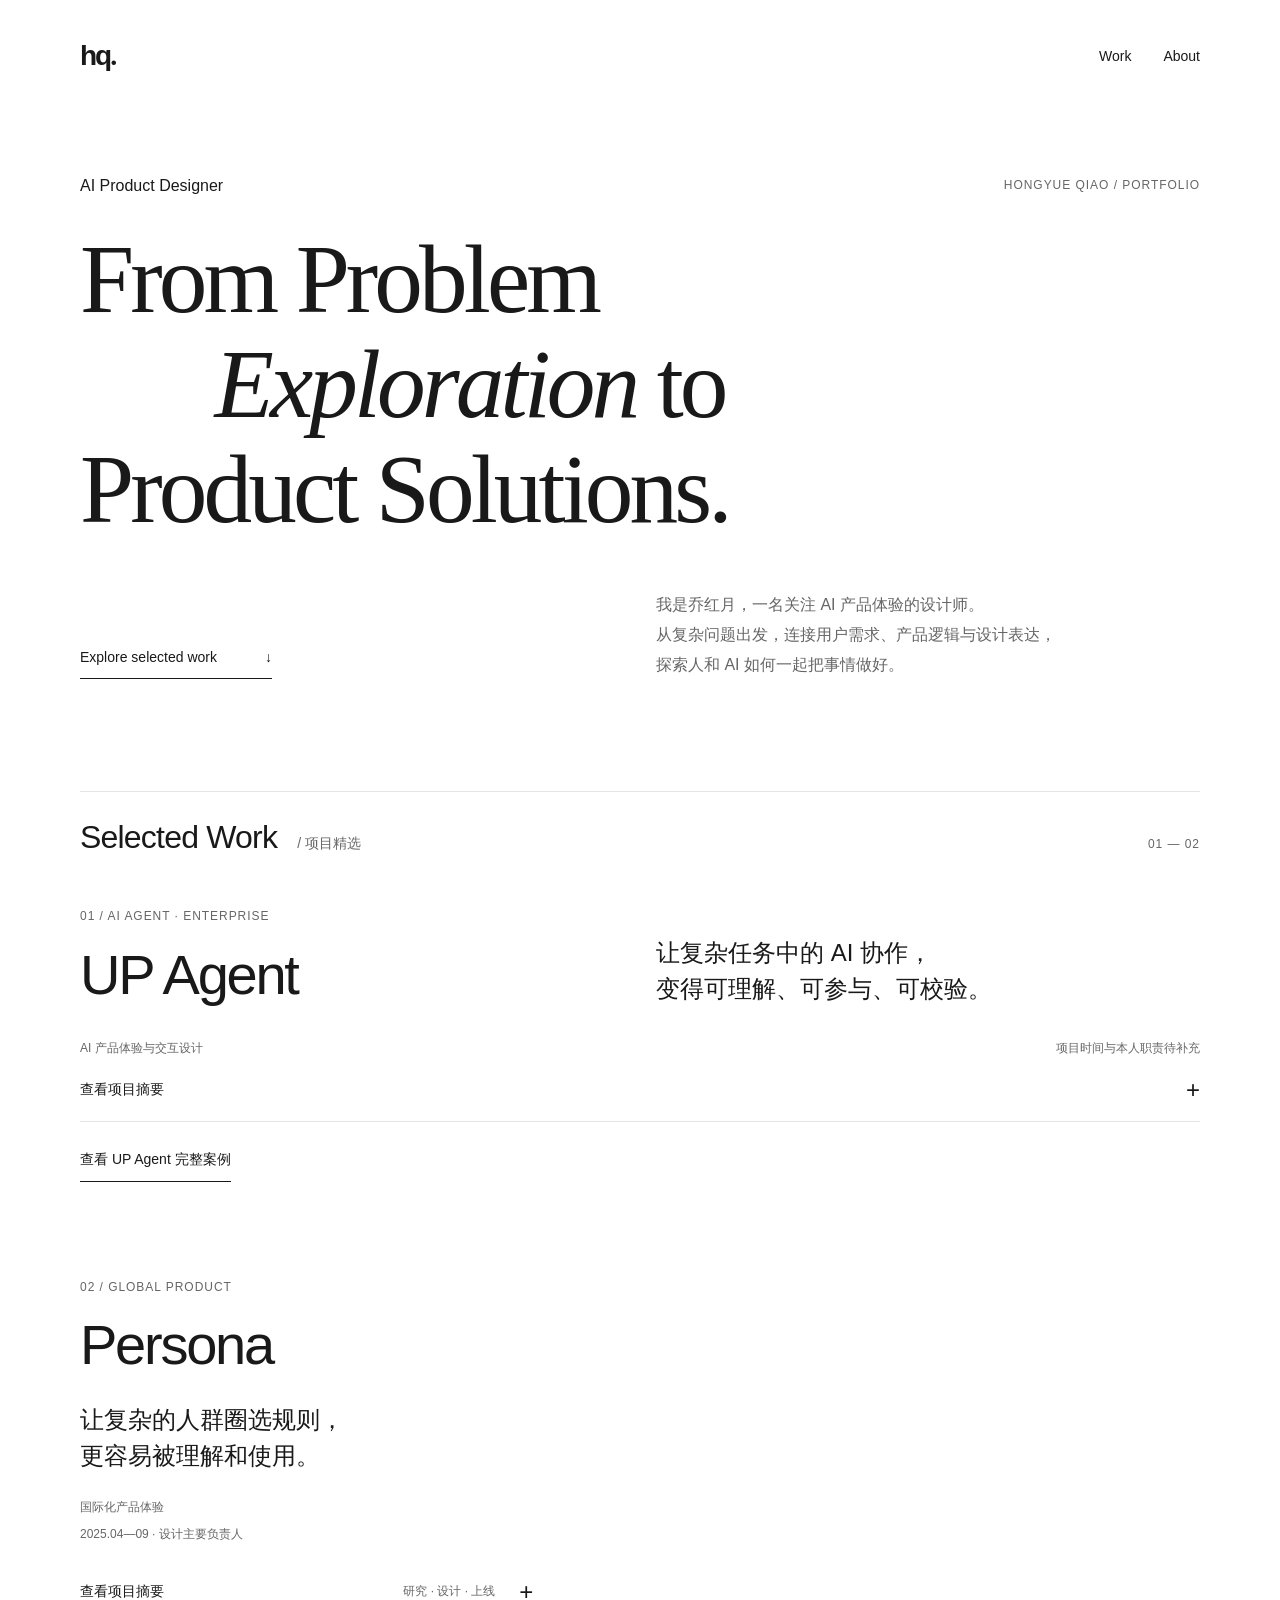
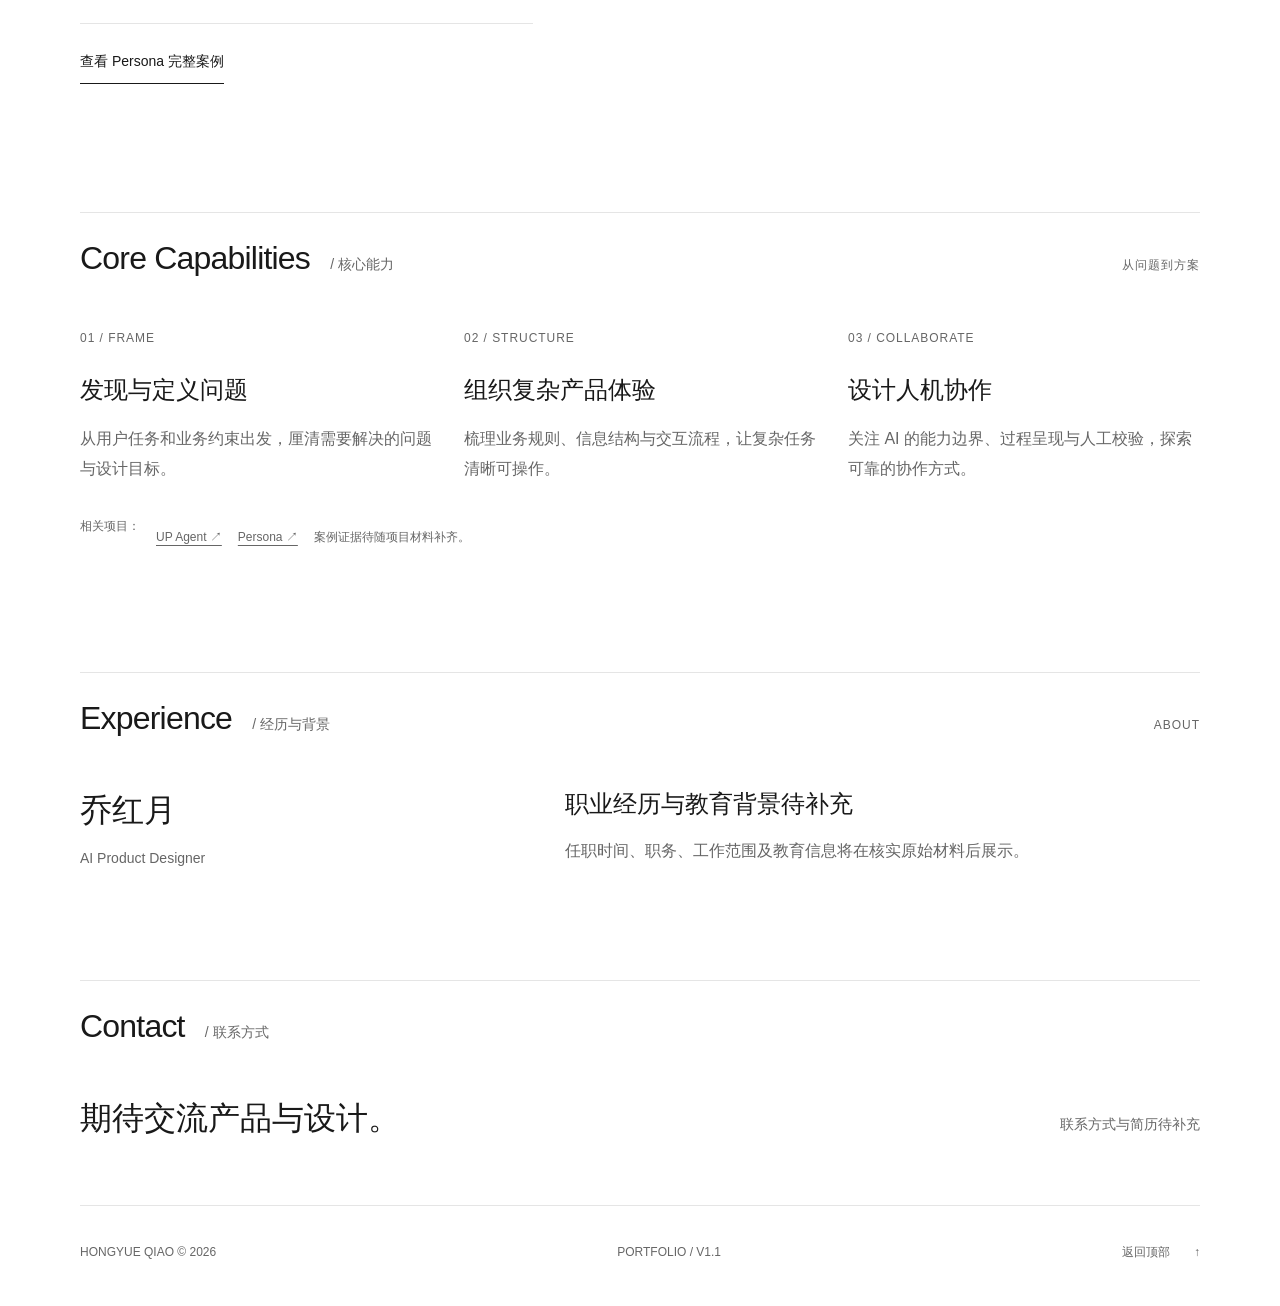
==== index.html @ a8e50b78 "Publish portfolio homepage and Persona case study" ====
<!doctype html>
<html lang="zh-CN">
<head>
<meta charset="utf-8"><meta name="viewport" content="width=device-width,initial-scale=1"><meta name="color-scheme" content="light">
<title>Hongyue Qiao — AI Product Designer</title>
<meta name="robots" content="noindex,nofollow">
<link rel="stylesheet" href="styles.css">
<script src="main.js" defer></script>
</head>
<body>
<a class="skip" href="#main">跳至正文</a>
<div class="shell" id="top">
<header class="header"><a class="logo" href="#top" aria-label="乔红月，返回顶部">hq<span>.</span></a><nav aria-label="主导航"><a href="#work" data-nav="work">Work</a><a href="#about" data-nav="about">About</a></nav></header>
<main id="main">
<section class="hero" aria-labelledby="hero-title">
<div class="hero-top entrance"><p class="role">AI Product Designer</p><span class="meta">Hongyue Qiao / Portfolio</span></div>
<h1 id="hero-title"><span class="entrance line-one">From Problem</span><span class="entrance line-two"><em>Exploration</em> to</span><span class="entrance line-three">Product Solutions.</span></h1>
<div class="hero-bottom entrance"><a class="text-link" href="#work">Explore selected work <span aria-hidden="true">↓</span></a><p class="intro">我是乔红月，一名关注 AI 产品体验的设计师。<br>从复杂问题出发，连接用户需求、产品逻辑与设计表达，<br>探索人和 AI 如何一起把事情做好。</p></div>
</section>
<section id="work" aria-labelledby="work-title">
<div class="section-heading reveal"><h2 id="work-title">Selected Work <span>/ 项目精选</span></h2><span class="meta">01 — 02</span></div>
<article class="project reveal" id="up-agent" aria-labelledby="up-title">
<div class="project-heading"><div><p class="meta">01 / AI Agent · Enterprise</p><h3 id="up-title">UP Agent</h3></div><p class="project-value">让复杂任务中的 AI 协作，<br>变得可理解、可参与、可校验。</p></div>

<div class="project-meta"><span>AI 产品体验与交互设计</span><span>项目时间与本人职责待补充</span></div>
<details><summary><span>查看项目摘要</span><span class="summary-right"><span class="plus" aria-hidden="true">+</span></span></summary><div class="summary-body"><p>让复杂任务中的 AI 协作，变得可理解、可参与、可校验。</p><p class="muted">一期覆盖目标输入、过程反馈、结果检查和人工提交。</p></div></details>
<p><a class="text-link" href="https://hongyueqiao92-jpg.github.io/hongyue-portfolio/up-agent/">查看 UP Agent 完整案例</a></p>
</article>
<article class="project persona reveal" id="persona" aria-labelledby="persona-title"><div class="persona-copy"><p class="meta">02 / Global Product</p><h3 id="persona-title">Persona</h3><p class="project-value">让复杂的人群圈选规则，<br>更容易被理解和使用。</p><div class="project-meta"><span>国际化产品体验</span><span>2025.04—09 · 设计主要负责人</span></div><details><summary><span>查看项目摘要</span><span class="summary-right">研究 · 设计 · 上线 <span class="plus" aria-hidden="true">+</span></span></summary><div class="summary-body"><p>让复杂的人群圈选规则，更容易被理解和使用。</p><p class="muted">从海外用户研究、规则与流程重构，到 AI 辅助翻译和上线跟进。</p></div></details><p><a class="text-link" href="persona/index.html">查看 Persona 完整案例</a></p></div></article>
</section>
<section class="capabilities section-block" id="capabilities" aria-labelledby="cap-title"><div class="section-heading reveal"><h2 id="cap-title">Core Capabilities <span>/ 核心能力</span></h2><span class="meta">从问题到方案</span></div><div class="cap-list">
<article class="reveal"><span class="meta">01 / Frame</span><h3>发现与定义问题</h3><p>从用户任务和业务约束出发，厘清需要解决的问题与设计目标。</p></article>
<article class="reveal"><span class="meta">02 / Structure</span><h3>组织复杂产品体验</h3><p>梳理业务规则、信息结构与交互流程，让复杂任务清晰可操作。</p></article>
<article class="reveal"><span class="meta">03 / Collaborate</span><h3>设计人机协作</h3><p>关注 AI 的能力边界、过程呈现与人工校验，探索可靠的协作方式。</p></article>
</div><p class="evidence-note reveal">相关项目：<a href="#up-agent">UP Agent ↗</a><a href="#persona">Persona ↗</a><span>案例证据待随项目材料补齐。</span></p></section>
<section id="about" class="section-block" aria-labelledby="experience-title"><div class="section-heading reveal"><h2 id="experience-title">Experience <span>/ 经历与背景</span></h2><span class="meta">About</span></div><div class="about-grid reveal"><p class="about-name">乔红月<span>AI Product Designer</span></p><div class="pending"><h3>职业经历与教育背景待补充</h3><p>任职时间、职务、工作范围及教育信息将在核实原始材料后展示。</p></div></div></section>
<section id="contact" class="section-block contact reveal" aria-labelledby="contact-title"><div class="section-heading"><h2 id="contact-title">Contact <span>/ 联系方式</span></h2></div><div class="contact-body"><p>期待交流产品与设计。</p><span class="muted">联系方式与简历待补充</span></div></section>
</main>
<footer><span>HONGYUE QIAO © 2026</span><span>PORTFOLIO / V1.1</span><a href="#top">返回顶部 <span aria-hidden="true">↑</span></a></footer>
</div>
</body></html>
---- styles.css ----
:root{--bg:#fff;--soft:#f5f5f5;--ink:#191919;--muted:#666;--line:#e5e5e5;--focus:#234fe4}*{box-sizing:border-box}html{scroll-behavior:smooth;scroll-padding-top:32px}body{margin:0;background:var(--bg);color:var(--ink);font-family:Arial,"PingFang SC","Microsoft YaHei",sans-serif;-webkit-font-smoothing:antialiased}a{color:inherit;text-decoration:none}a,summary{-webkit-tap-highlight-color:transparent}a:focus-visible,summary:focus-visible{outline:2px solid var(--focus);outline-offset:4px}::selection{background:#e5e5e5}.shell{max-width:1480px;margin:auto;padding:0 min(6.25vw,96px)}.skip{position:fixed;top:8px;left:8px;transform:translateY(-150%);z-index:10;background:#fff;padding:12px}.skip:focus{transform:none}.header{height:112px;display:flex;align-items:center;justify-content:space-between}.logo{font-size:28px;font-weight:700;letter-spacing:-2px;min-height:44px;display:flex;align-items:center}.logo span{font-family:Georgia,serif}nav{display:flex;gap:32px}nav a{font-size:14px;min-height:44px;display:flex;align-items:center;position:relative}nav a:after{content:"";position:absolute;bottom:7px;left:0;right:0;height:1px;background:currentColor;transform:scaleX(0);transform-origin:left;transition:transform .22s}nav a:hover:after,nav a[aria-current]:after{transform:scaleX(1)}.hero{padding:64px 0 112px}.hero-top{display:flex;justify-content:space-between;gap:24px;align-items:center;margin-bottom:32px}.role{font-size:16px;margin:0}.meta{font-size:12px;line-height:1.6;letter-spacing:.08em;text-transform:uppercase;color:var(--muted);margin:0}.hero h1{font:400 clamp(60px,7.6vw,112px)/1.08 Georgia,"Times New Roman",serif;letter-spacing:-.04em;margin:0 0 48px}.hero h1>span{display:block;width:fit-content}.hero .line-two{margin-left:12%}.hero h1 em{font-weight:400}.hero-bottom{display:grid;grid-template-columns:1fr 1fr;gap:32px;align-items:end}.intro{font-size:16px;line-height:1.85;color:var(--muted);margin:0;max-width:680px}.text-link{font-size:14px;border-bottom:1px solid;min-height:44px;display:flex;gap:48px;align-items:center;width:fit-content}.text-link span{transition:transform .22s}.text-link:hover span{transform:translateY(3px)}.section-heading{border-top:1px solid var(--line);padding-top:24px;margin-bottom:48px;display:flex;justify-content:space-between;gap:24px;align-items:baseline}.section-heading h2{font-size:32px;line-height:1.35;font-weight:500;margin:0;letter-spacing:-.025em}.section-heading h2 span{font-size:14px;letter-spacing:0;color:var(--muted);font-weight:400;margin-left:12px}.project{margin-bottom:96px}.project-heading{display:grid;grid-template-columns:1fr 1fr;gap:32px;align-items:end;margin-bottom:32px}.project h3{font-size:56px;font-weight:400;line-height:1.15;letter-spacing:-.04em;margin:16px 0 0}.project-value{font-size:24px;line-height:1.5;margin:0;max-width:500px}.cover{aspect-ratio:5/2;background:var(--soft);border:1px solid var(--line);position:relative;overflow:hidden;display:grid;place-items:center}.cover-content{text-align:center;transition:transform .25s ease-out;padding:24px}.cover-content strong{display:block;font:400 clamp(36px,4.5vw,64px)/1.2 Georgia,serif;letter-spacing:-.04em;margin:16px 0;color:var(--muted)}.cover-content p{font-size:14px;color:var(--muted);margin:0}.cover img{width:100%;height:100%;object-fit:contain;transition:transform .25s ease-out}.cover:hover .cover-content,.cover:hover img{transform:scale(1.025)}.asset-note{position:absolute;bottom:16px;left:24px;font-size:12px;color:var(--muted)}.project-meta{font-size:12px;line-height:1.6;color:var(--muted);display:flex;justify-content:space-between;gap:16px;margin-top:16px}summary{list-style:none;cursor:pointer;display:flex;justify-content:space-between;align-items:center;gap:16px;min-height:64px;border-bottom:1px solid var(--line);font-size:14px;transition:background .22s,padding .22s}summary::-webkit-details-marker{display:none}summary:hover,summary:focus-visible{background:var(--soft);padding-left:12px;padding-right:12px}.summary-right{display:flex;gap:24px;align-items:center;color:var(--muted);font-size:12px}.plus{font-size:24px;line-height:1;color:var(--ink)}details[open] .plus{font-size:0}details[open] .plus:after{content:'−';font-size:24px}.summary-body{overflow:hidden}.summary-body p{font-size:16px;line-height:1.85;margin:24px 0;max-width:680px}.muted{color:var(--muted)}.persona{display:grid;grid-template-columns:5fr 7fr;gap:32px;align-items:center}.persona .cover{aspect-ratio:5/4}.persona h3{margin-bottom:24px}.persona .project-value{font-size:24px}.persona .project-meta{flex-direction:column;gap:8px;margin:24px 0 16px}.section-block{margin-top:112px}.cap-list{display:grid;grid-template-columns:repeat(3,1fr);gap:32px}.cap-list h3{font-size:24px;line-height:1.5;font-weight:500;margin:24px 0 16px}.cap-list p{font-size:16px;line-height:1.85;color:var(--muted);margin:0;max-width:360px}.evidence-note{display:flex;gap:16px;flex-wrap:wrap;font-size:12px;line-height:1.8;color:var(--muted);margin:32px 0 0}.evidence-note a{text-decoration:underline;text-underline-offset:4px;min-height:44px;display:inline-flex;align-items:center}.evidence-note>span{align-self:center}.about-grid{display:grid;grid-template-columns:5fr 7fr;gap:32px}.about-name{font-size:32px;margin:0;line-height:1.4}.about-name span{display:block;font-size:14px;color:var(--muted);margin-top:16px}.pending h3{font-size:24px;font-weight:500;margin:0 0 16px}.pending p{font-size:16px;line-height:1.85;color:var(--muted);margin:0;max-width:680px}.contact-body{display:flex;justify-content:space-between;gap:24px;align-items:baseline;padding:0 0 64px}.contact-body p{font-size:32px;margin:0;line-height:1.4}.contact-body>span{font-size:14px}footer{border-top:1px solid var(--line);padding:24px 0 32px;display:flex;align-items:center;justify-content:space-between;gap:24px;font-size:12px;color:var(--muted)}footer a{display:flex;align-items:center;gap:24px;min-height:44px}footer a:hover{text-decoration:underline;text-underline-offset:4px}.entrance{animation:arrive .5s ease-out backwards}.line-one{animation-delay:.08s}.line-two{animation-delay:.16s}.line-three{animation-delay:.24s}.hero-bottom{animation-delay:.32s}@keyframes arrive{from{opacity:0;transform:translateY(6px)}to{opacity:1;transform:none}}.reveal.is-waiting{opacity:0;transform:translateY(6px)}.reveal{transition:opacity .5s ease-out,transform .5s ease-out}
@media(max-width:1024px){.shell{padding:0 32px}.persona,.about-grid{gap:24px}.project-value,.persona .project-value{font-size:22px}.cap-list{gap:24px}.cap-list h3{font-size:22px}}
@media(max-width:800px){.shell{padding:0 24px}.header{height:80px}.hero{padding:40px 0 80px}.hero-top{align-items:start}.hero-top .meta{max-width:140px;text-align:right;font-size:12px}.hero h1{font-size:clamp(36px,8.7vw,60px);line-height:1.12;margin-bottom:32px}.hero .line-two{margin-left:0}.hero-bottom{display:flex;flex-direction:column;align-items:start;gap:24px}.intro br{display:none}.section-heading{margin-bottom:32px}.section-heading h2{font-size:26px;letter-spacing:-.02em}.section-heading h2 span{display:block;margin:8px 0 0}.section-heading>.meta{font-size:12px;text-align:right}.project-heading{grid-template-columns:1fr;gap:24px;margin-bottom:24px}.project h3{font-size:36px;margin-top:16px}.project-value,.persona .project-value{font-size:22px}.cover{aspect-ratio:3/2}.cover-content strong{font-size:40px}.asset-note{left:16px;bottom:12px}.project-meta{flex-direction:column;gap:8px}.project{margin-bottom:64px}.persona{grid-template-columns:1fr;gap:24px}.persona .cover{aspect-ratio:7/5}.persona .project-meta{margin-bottom:0}.persona h3{margin-bottom:24px}.persona details{margin-top:8px}.section-block{margin-top:80px}.cap-list{grid-template-columns:1fr;gap:32px}.cap-list h3{margin:16px 0}.cap-list p{max-width:680px}.about-grid{grid-template-columns:1fr;gap:32px}.pending h3{font-size:22px;line-height:1.5}.contact-body{display:block;padding-bottom:48px}.contact-body p{font-size:26px;margin-bottom:24px}.contact-body>span{display:block}footer{flex-wrap:wrap;gap:16px}footer a{margin-left:auto}.evidence-note{gap:12px}.evidence-note>span{width:100%}}
@media(max-width:480px){.shell{padding:0 20px}.hero-top .meta{display:none}.section-heading{gap:16px}.section-heading>.meta{max-width:80px}nav{gap:24px}.summary-right{gap:12px}.cover-content{padding:16px}.cover-content strong{margin:12px 0}.cover-content .meta{font-size:12px}.asset-note{font-size:12px}.project-value br{display:none}}
@media(prefers-reduced-motion:reduce){html{scroll-behavior:auto}*,*:before,*:after{animation:none!important;transition:none!important}.reveal.is-waiting{opacity:1;transform:none}}
@media print{.reveal.is-waiting{opacity:1;transform:none}.entrance{animation:none}details .summary-body{display:block}.skip{display:none}}

/* V1.1: unified image presentation; original layout and interactions retained. */
.cover,.persona .cover{aspect-ratio:16/9;display:block}.cover img{display:block;width:100%;height:100%;object-fit:contain}

@media(prefers-reduced-motion:reduce){.cover:hover img{transform:none}}
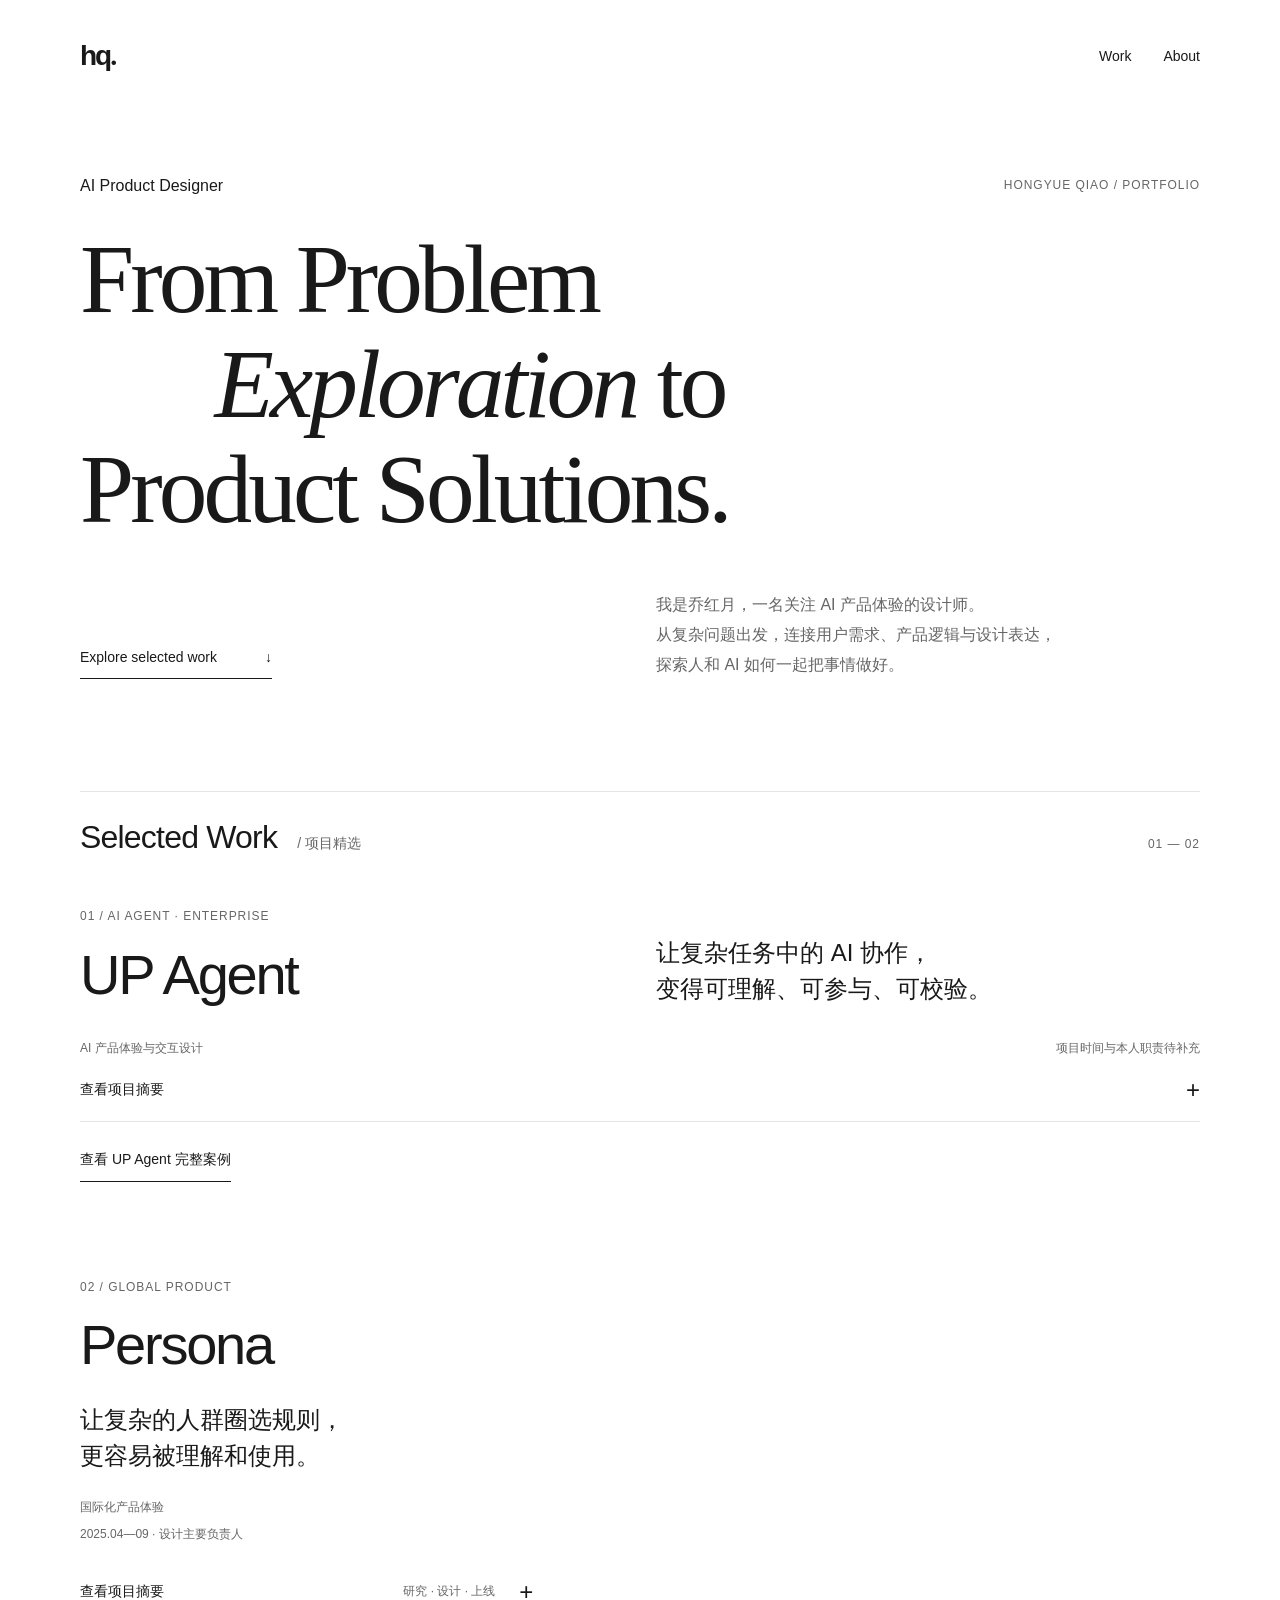
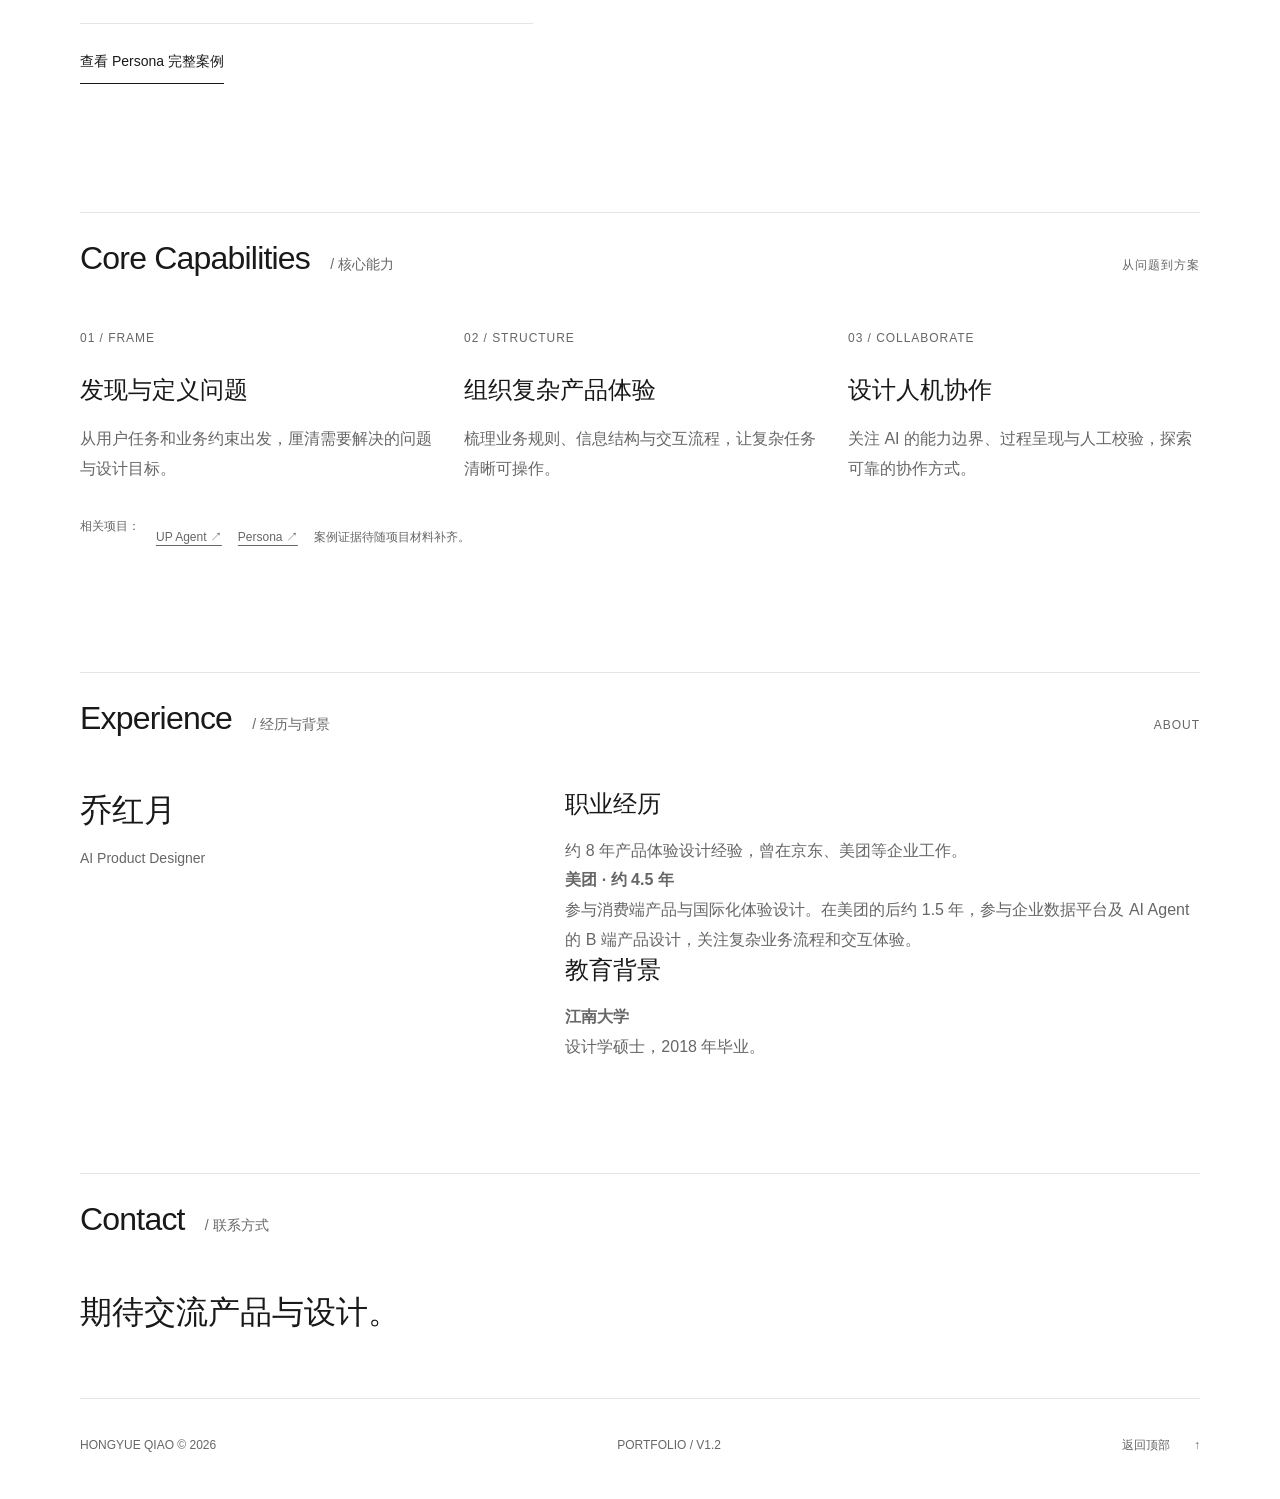
==== commit 8445611b: "Update portfolio biography and page metadata for V1.2" ====
--- a/index.html
+++ b/index.html
@@ -3,7 +3,12 @@
 <head>
 <meta charset="utf-8"><meta name="viewport" content="width=device-width,initial-scale=1"><meta name="color-scheme" content="light">
 <title>Hongyue Qiao — AI Product Designer</title>
-<meta name="robots" content="noindex,nofollow">
+<meta name="description" content="乔红月的作品集，聚焦 AI 产品设计、复杂系统体验、AI Agent 与教育产品设计。">
+<link rel="canonical" href="https://hongyueqiao92-jpg.github.io/hongyue-portfolio/">
+<meta property="og:type" content="website">
+<meta property="og:title" content="Hongyue Qiao — AI Product Designer">
+<meta property="og:description" content="乔红月的作品集，聚焦 AI 产品设计、复杂系统体验、AI Agent 与教育产品设计。">
+<meta property="og:url" content="https://hongyueqiao92-jpg.github.io/hongyue-portfolio/">
 <link rel="stylesheet" href="styles.css">
 <script src="main.js" defer></script>
 </head>
@@ -33,9 +38,15 @@
 <article class="reveal"><span class="meta">02 / Structure</span><h3>组织复杂产品体验</h3><p>梳理业务规则、信息结构与交互流程，让复杂任务清晰可操作。</p></article>
 <article class="reveal"><span class="meta">03 / Collaborate</span><h3>设计人机协作</h3><p>关注 AI 的能力边界、过程呈现与人工校验，探索可靠的协作方式。</p></article>
 </div><p class="evidence-note reveal">相关项目：<a href="#up-agent">UP Agent ↗</a><a href="#persona">Persona ↗</a><span>案例证据待随项目材料补齐。</span></p></section>
-<section id="about" class="section-block" aria-labelledby="experience-title"><div class="section-heading reveal"><h2 id="experience-title">Experience <span>/ 经历与背景</span></h2><span class="meta">About</span></div><div class="about-grid reveal"><p class="about-name">乔红月<span>AI Product Designer</span></p><div class="pending"><h3>职业经历与教育背景待补充</h3><p>任职时间、职务、工作范围及教育信息将在核实原始材料后展示。</p></div></div></section>
-<section id="contact" class="section-block contact reveal" aria-labelledby="contact-title"><div class="section-heading"><h2 id="contact-title">Contact <span>/ 联系方式</span></h2></div><div class="contact-body"><p>期待交流产品与设计。</p><span class="muted">联系方式与简历待补充</span></div></section>
+<section id="about" class="section-block" aria-labelledby="experience-title"><div class="section-heading reveal"><h2 id="experience-title">Experience <span>/ 经历与背景</span></h2><span class="meta">About</span></div><div class="about-grid reveal"><p class="about-name">乔红月<span>AI Product Designer</span></p><div class="pending">
+  <h3>职业经历</h3>
+  <p>约 8 年产品体验设计经验，曾在京东、美团等企业工作。</p>
+  <p><strong>美团 · 约 4.5 年</strong><br>参与消费端产品与国际化体验设计。在美团的后约 1.5 年，参与企业数据平台及 AI Agent 的 B 端产品设计，关注复杂业务流程和交互体验。</p>
+  <h3>教育背景</h3>
+  <p><strong>江南大学</strong><br>设计学硕士，2018 年毕业。</p>
+</div></div></section>
+<section id="contact" class="section-block contact reveal" aria-labelledby="contact-title"><div class="section-heading"><h2 id="contact-title">Contact <span>/ 联系方式</span></h2></div><div class="contact-body"><p>期待交流产品与设计。</p></div></section>
 </main>
-<footer><span>HONGYUE QIAO © 2026</span><span>PORTFOLIO / V1.1</span><a href="#top">返回顶部 <span aria-hidden="true">↑</span></a></footer>
+<footer><span>HONGYUE QIAO © 2026</span><span>PORTFOLIO / V1.2</span><a href="#top">返回顶部 <span aria-hidden="true">↑</span></a></footer>
 </div>
 </body></html>
